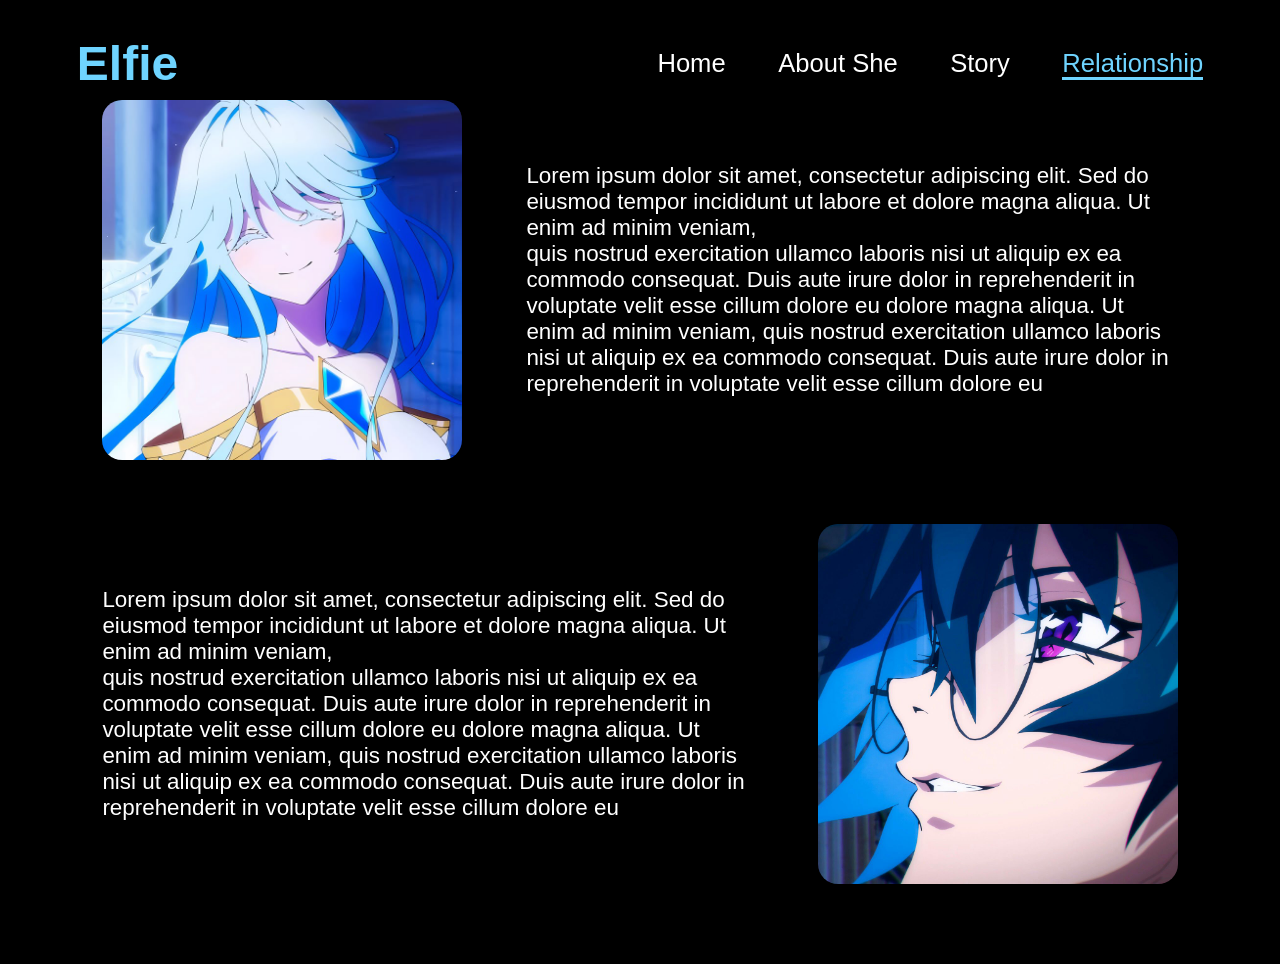
==== relationship.html @ 38e151ed "Initial commit" ====
<!DOCTYPE html>
<html lang="en">
<head>
    <meta charset="UTF-8">
    <meta name="viewport" content="width=device-width, initial-scale=1.0">
    <link rel="stylesheet" href="css/relationship.css">
    <title>relationship</title>
</head>
<body>
     <header>
       <a class="logo" href="#">Elfie</a>
     <nav>
         <a href="index.html" target="_blank">Home</a>
         <a href="about-she.html">About She</a>
         <a href="story.html">Story</a>
         <a class="active" href="relationship.html">Relationship</a>
     </nav>
  </header>

  <section>
     <div class="first-content">
      <img src="images/main.jpg" alt="">
      <p>
        Lorem ipsum dolor sit amet, consectetur adipiscing elit. 
        Sed do eiusmod tempor incididunt ut labore et dolore magna aliqua. Ut enim ad minim veniam,<br> 
        quis nostrud exercitation ullamco laboris nisi ut aliquip ex ea commodo consequat. 
        Duis aute irure dolor in reprehenderit in voluptate velit esse cillum dolore eu
        dolore magna aliqua. Ut enim ad minim veniam, quis nostrud exercitation ullamco
        laboris nisi ut aliquip ex ea commodo consequat. 
        Duis aute irure dolor in reprehenderit in voluptate velit esse cillum dolore eu
      </p>
     </div>
     <div class="second-content">
      <img id="img2" src="images/will.jpg" alt="">
        <p>
        Lorem ipsum dolor sit amet, consectetur adipiscing elit. 
        Sed do eiusmod tempor incididunt ut labore et dolore magna aliqua. Ut enim ad minim veniam,<br> 
        quis nostrud exercitation ullamco laboris nisi ut aliquip ex ea commodo consequat. 
        Duis aute irure dolor in reprehenderit in voluptate velit esse cillum dolore eu
        dolore magna aliqua. Ut enim ad minim veniam, quis nostrud exercitation ullamco 
        laboris nisi ut aliquip ex ea commodo consequat.
        Duis aute irure dolor in reprehenderit in voluptate velit esse cillum dolore eu
      </p>
     </div>
  </section>
</body>
</html>
---- css/relationship.css ----
* {
    margin: 0;
    padding: 0;
    box-sizing: border-box;
    text-decoration: none;
    border: none;
    outline: none;
    font-family: 'poppins', sans-serif;

}

body {
    width: 100%;
    height: 100vh;
    background-color: black;
}

header {
    margin-top: 20px;
    position: fixed;
    top: 0;
    left: 0;
    padding: 1rem 6%;
    display: flex;
    width: 100%;
    background: transparent;
    filter:drop-shadow(10px);
    justify-content: space-between;
    align-items: center;
    z-index:100;   
}

.logo {
    color: rgb(111,212,255);
    font-size: 3rem;
    font-weight: 800;
    transition: 0.3s ease;
}
.logo:hover {
    transform: scale(1.1);
}

 nav a {
    color: #ffff;
    font-size: 1.6rem;
    margin-left: 3rem;
    font-weight: 500;
    transition: 0.3s ease;
    border-bottom: 3px solid transparent;
    
 }

nav a.active,
nav a:hover{
    border-bottom: 3px solid rgb(111,212,255);
    color: rgb(111,212,255);
}

section {
    min-height: 100vh;
    width: 100%;
    height: auto;
    padding: 5rem 8% 5rem;
    color: #ffff;
}

img {
    border-radius: 20px;
    width: 40vh;
}

p {
     font-size: 1.4rem;
}

img {
    transition: 0.2s ease;
}
img:hover{
    transform: scale(1.09);
    transition: 0.2s ease;
}
section {
    display:flex;
    flex-direction: column;
    position: relative;
    gap: 4rem;
}

.first-content {
    display: flex;
    align-items:center;
    gap: 4rem;
    margin-top: 20px;
}

.second-content {
    display: flex;
    align-items: center;
    flex-direction: row-reverse;
    gap: 4rem;
    
}

h2 {
    color: rgb(111,212,255);
    display: flex;
}


p {
    transition: 0.2s ease;
}

p:hover {
    transition: 0.2s ease;
    transform: scale(1.1);
}
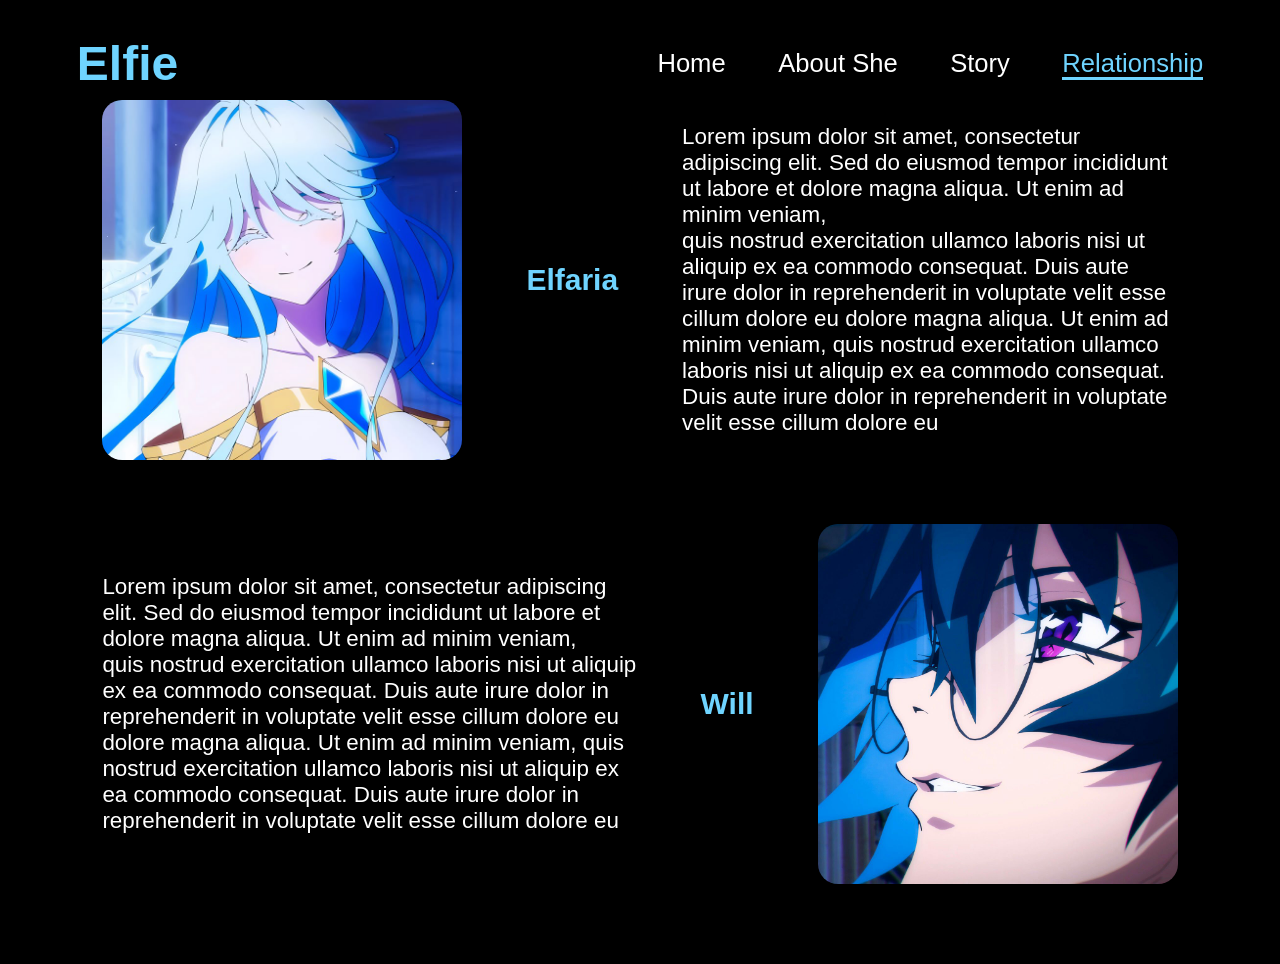
==== commit 003ddde6: "git pull" ====
--- a/relationship.html
+++ b/relationship.html
@@ -20,6 +20,7 @@
   <section>
      <div class="first-content">
       <img src="images/main.jpg" alt="">
+      <h2 class="judul-content">Elfaria</h2>
       <p>
         Lorem ipsum dolor sit amet, consectetur adipiscing elit. 
         Sed do eiusmod tempor incididunt ut labore et dolore magna aliqua. Ut enim ad minim veniam,<br> 
@@ -32,6 +33,7 @@
      </div>
      <div class="second-content">
       <img id="img2" src="images/will.jpg" alt="">
+      <h2 class="judul-content">Will</h2>
         <p>
         Lorem ipsum dolor sit amet, consectetur adipiscing elit. 
         Sed do eiusmod tempor incididunt ut labore et dolore magna aliqua. Ut enim ad minim veniam,<br> 
--- a/css/relationship.css
+++ b/css/relationship.css
@@ -101,7 +101,9 @@
     gap: 4rem;
     
 }
-
+.judul-content{
+    font-size: 30px;
+}
 h2 {
     color: rgb(111,212,255);
     display: flex;
@@ -115,4 +117,19 @@
 p:hover {
     transition: 0.2s ease;
     transform: scale(1.1);
-}+}
+
+
+@media(max-width:770px){
+    .first-content{
+        display: flex;
+        flex-direction: column;
+        margin-top: -10px;
+    }
+
+    .second-content{
+        display: flex;
+        flex-direction: column-reverse;
+        margin-top: 15px;
+    }
+}
